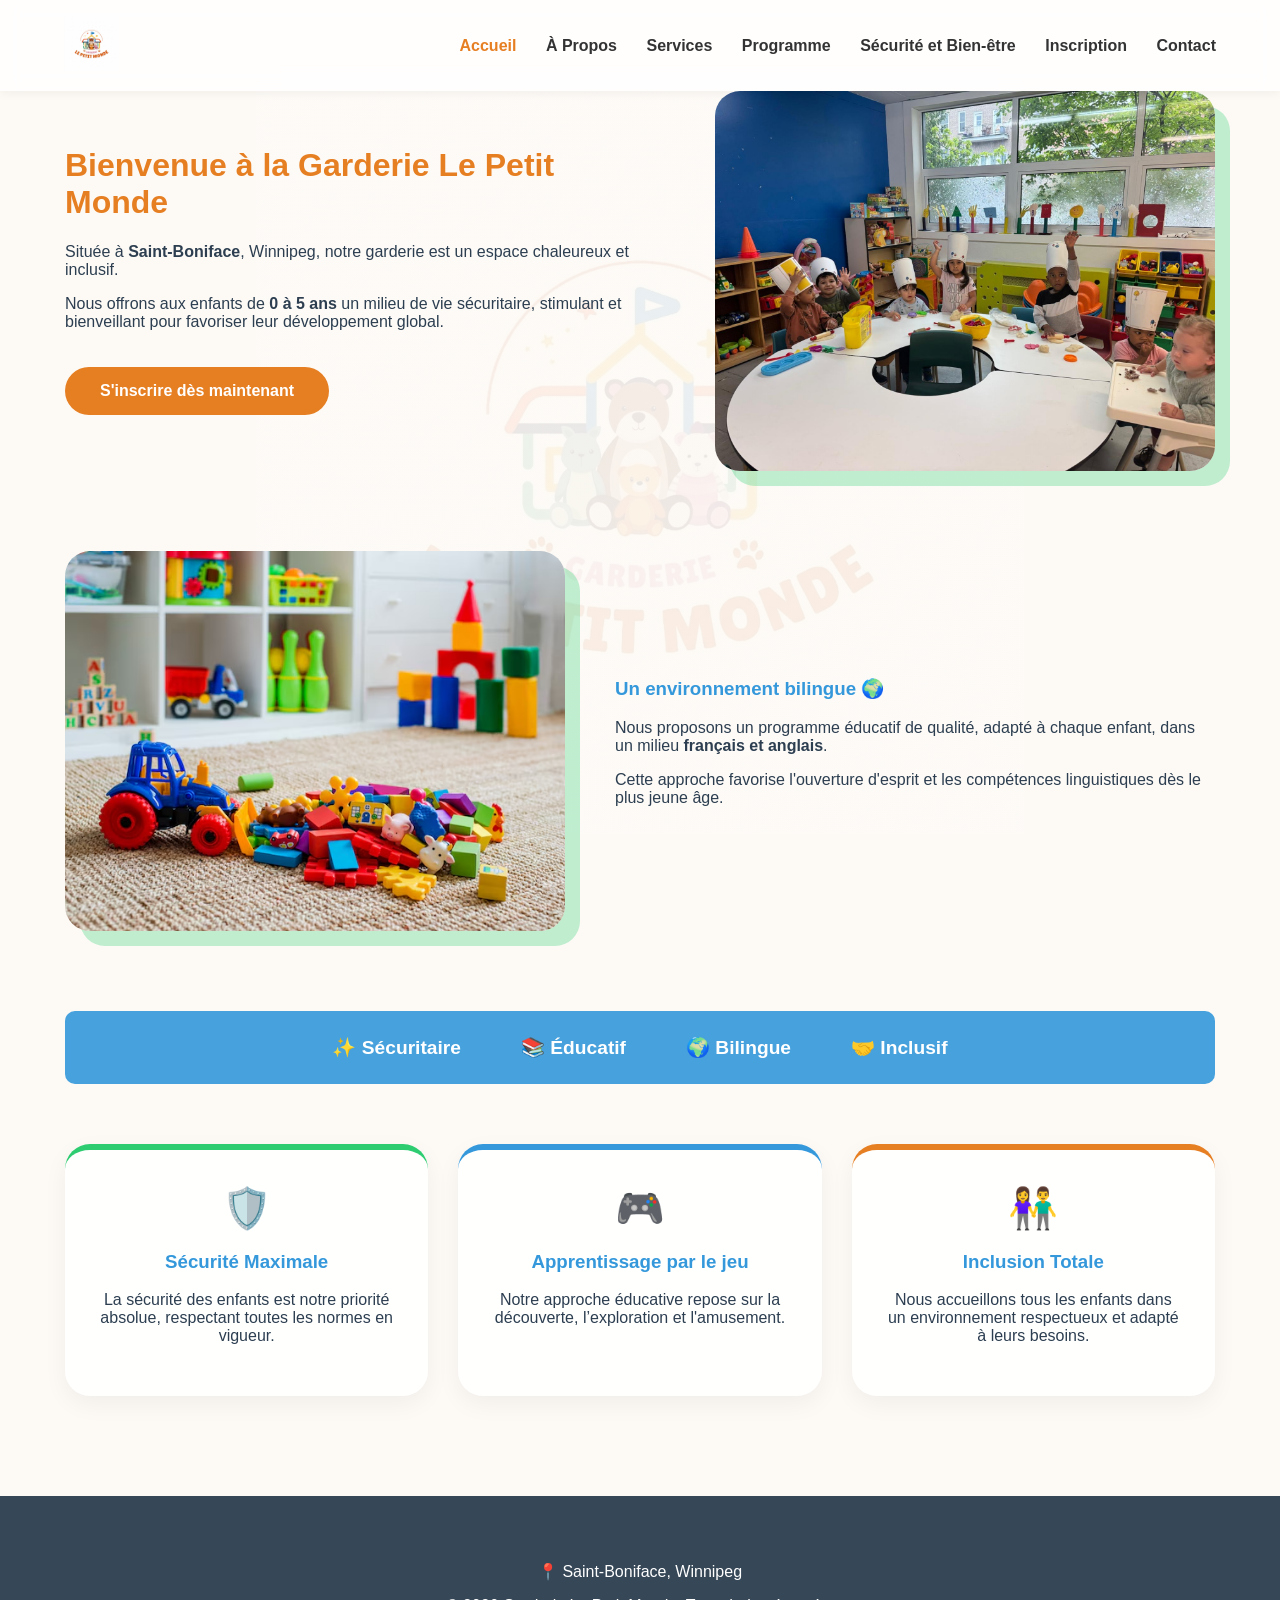
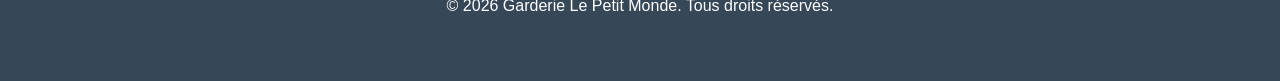
==== index.html @ 8cdb77a7 "Add files via upload" ====
<!DOCTYPE html>
<html lang="fr">
<head>
    <meta charset="UTF-8">
    <title>Garderie Le Petit Monde | Accueil</title>
    <link rel="stylesheet" href="style.css">
    <style>
        /* --- ARRIÈRE-PLAN GLOBAL AVEC LOGO --- */
        body {
            margin: 0;
            padding: 0;
            background-color: #fdfaf6;
            /* Logo en fond : fixe, centré et translucide pour la lisibilité */
            background-image: linear-gradient(rgba(253, 250, 246, 0.92), rgba(253, 250, 246, 0.92)), url('logo.png');
            background-attachment: fixed;
            background-position: center;
            background-repeat: no-repeat;
            background-size: 60%;
        }

        /* --- TRANSPARENCE DES SECTIONS --- */
        header, main, .container, .content-row, .card {
            background: transparent !important;
        }

        /* --- BARRE DE NAVIGATION --- */
        header {
            padding: 1rem 5%;
            display: flex;
            justify-content: space-between;
            align-items: center;
            box-shadow: 0 2px 10px rgba(0,0,0,0.05);
            position: sticky;
            top: 0;
            z-index: 1000;
            background: rgba(255, 255, 255, 0.8) !important;
            backdrop-filter: blur(10px);
        }

        .nav-logo img { height: 55px; }

        nav a {
            text-decoration: none;
            color: #333;
            margin-left: 25px;
            font-weight: 600;
            transition: 0.3s;
        }

        nav a:hover { color: #e67e22; }

        /* --- CONTENU PRINCIPAL --- */
        .main-content {
            padding-top: 50px;
        }

        .content-row {
            display: flex;
            align-items: center;
            gap: 50px;
            margin-bottom: 80px;
        }
        
        .content-row.reverse { flex-direction: row-reverse; }

        .text-block { flex: 1.2; }
        
        .image-block { 
            flex: 1; 
            border-radius: 25px; 
            overflow: hidden; 
            box-shadow: 15px 15px 0px rgba(46, 204, 113, 0.3); /* Ombre verte style logo */
            height: 380px;
        }
        
        .image-block img {
            width: 100%;
            height: 100%;
            object-fit: cover;
            display: block;
        }

        h1, h2 { color: #e67e22; margin-top: 0; }
        h3 { color: #3498db; }

        /* --- ÉLÉMENTS VISUELS --- */
        .feature-ribbon {
            background: rgba(52, 152, 219, 0.9);
            color: white;
            padding: 25px 0;
            margin: 60px 0;
            display: flex;
            justify-content: center;
            gap: 60px;
            font-weight: bold;
            font-size: 1.2rem;
            border-radius: 10px;
        }

        .card {
            background: rgba(255, 255, 255, 0.85) !important;
            padding: 35px;
            border-radius: 25px;
            box-shadow: 0 8px 25px rgba(0,0,0,0.05);
            text-align: center;
            backdrop-filter: blur(3px);
            border-top: 6px solid;
        }

        .btn-cta {
            display: inline-block;
            padding: 15px 35px;
            background-color: #e67e22;
            color: white;
            border-radius: 30px;
            text-decoration: none;
            font-weight: bold;
            margin-top: 20px;
            transition: 0.3s;
        }

        .btn-cta:hover { transform: scale(1.05); background-color: #d35400; }

        footer {
            background: rgba(44, 62, 80, 0.95);
            color: white;
            text-align: center;
            padding: 50px 20px;
            margin-top: 100px;
        }
    </style>
</head>
<body>

    <header>
    <div class="nav-logo"><img src="logo.png" alt="Logo"></div>
    <nav>
        <a href="index.html" style="color: #e67e22;">Accueil</a>
        
        <a href="propos.html">À Propos</a>
        <a href="services.html">Services</a>
        <a href="programme.html">Programme</a>
        
        <a href="securite.html">Sécurité et Bien-être</a>
        
        <a href="inscription.html">Inscription</a>
        <a href="contact.html">Contact</a>
    </nav>
</header>

    <main class="container main-content" style="max-width: 1150px; margin: 0 auto; padding: 0 20px;">
        
        <div class="content-row">
            <div class="text-block">
                <h1>Bienvenue à la Garderie Le Petit Monde </h1>
                <p>Située à <strong>Saint-Boniface</strong>, Winnipeg, notre garderie est un espace chaleureux et inclusif.</p>
                <p>Nous offrons aux enfants de <strong>0 à 5 ans</strong> un milieu de vie sécuritaire, stimulant et bienveillant pour favoriser leur développement global.</p>
                <a href="inscription.html" class="btn-cta">S'inscrire dès maintenant</a>
            </div>
            <div class="image-block">
                <img src="enfants.jpg" alt="Enfants heureux à la garderie">
            </div>
        </div>

        <div class="content-row reverse">
            <div class="text-block">
                <h3>Un environnement bilingue 🌍</h3>
                <p>Nous proposons un programme éducatif de qualité, adapté à chaque enfant, dans un milieu <strong>français et anglais</strong>.</p>
                <p>Cette approche favorise l'ouverture d'esprit et les compétences linguistiques dès le plus jeune âge.</p>
            </div>
            <div class="image-block">
                <img src="salle.jpg" alt="Notre salle de jeux éducative">
            </div>
        </div>

        <div class="feature-ribbon">
            <span>✨ Sécuritaire</span>
            <span>📚 Éducatif</span>
            <span>🌍 Bilingue</span>
            <span>🤝 Inclusif</span>
        </div>

        <div class="grid" style="display: grid; grid-template-columns: repeat(auto-fit, minmax(300px, 1fr)); gap: 30px;">
            <div class="card" style="border-top-color: #2ecc71;">
                <div style="font-size: 2.5rem;">🛡️</div>
                <h3>Sécurité Maximale</h3>
                <p>La sécurité des enfants est notre priorité absolue, respectant toutes les normes en vigueur.</p>
            </div>
            <div class="card" style="border-top-color: #3498db;">
                <div style="font-size: 2.5rem;">🎮</div>
                <h3>Apprentissage par le jeu</h3>
                <p>Notre approche éducative repose sur la découverte, l’exploration et l'amusement.</p>
            </div>
            <div class="card" style="border-top-color: #e67e22;">
                <div style="font-size: 2.5rem;">👫</div>
                <h3>Inclusion Totale</h3>
                <p>Nous accueillons tous les enfants dans un environnement respectueux et adapté à leurs besoins.</p>
            </div>
        </div>
    </main>

    <footer>
        <p>📍 Saint-Boniface, Winnipeg </p>
        <p>&copy; 2026 Garderie Le Petit Monde. Tous droits réservés.</p>
    </footer>

</body>
</html>
---- style.css ----
:root {
    --primary: #e67e22; /* Orange du logo */
    --secondary: #3498db; /* Bleu du logo */
    --accent: #2ecc71; /* Vert du logo */
    --light-bg: #fdfaf6;
    --dark-text: #2c3e50;
    --white: #ffffff;
}

body {
    font-family: 'Segoe UI', sans-serif;
    margin: 0;
    background-color: var(--light-bg);
    color: var(--dark-text);
    display: flex;
    flex-direction: column;
    min-height: 100vh;
}

/* Navigation */
header {
    background: var(--white);
    padding: 1rem 5%;
    display: flex;
    justify-content: space-between;
    align-items: center;
    box-shadow: 0 2px 10px rgba(0,0,0,0.05);
    position: sticky;
    top: 0;
    z-index: 1000;
}

.nav-logo img { height: 50px; }

nav a {
    text-decoration: none;
    color: var(--dark-text);
    margin-left: 20px;
    font-weight: 600;
}

nav a:hover { color: var(--primary); }

/* Hero Section (Accueil) */
.hero { text-align: center; padding: 60px 20px; background: white; }
.giant-logo { max-width: 400px; width: 100%; margin-bottom: 20px; }
.kids-photo { 
    width: 100%; 
    height: 400px; 
    object-fit: cover; 
    border-top: 8px solid var(--accent);
}

/* Conteneur Global */
.container { max-width: 1100px; margin: auto; padding: 40px 20px; flex: 1; }

/* Grilles et Cartes */
.grid { display: grid; grid-template-columns: repeat(auto-fit, minmax(300px, 1fr)); gap: 20px; }
.card { background: white; padding: 25px; border-radius: 12px; box-shadow: 0 4px 15px rgba(0,0,0,0.05); border-top: 4px solid var(--secondary); }

.btn {
    display: inline-block;
    background: var(--primary);
    color: white;
    padding: 12px 30px;
    border-radius: 25px;
    text-decoration: none;
    font-weight: bold;
    margin-top: 15px;
}

footer { background: var(--dark-text); color: white; text-align: center; padding: 30px; }
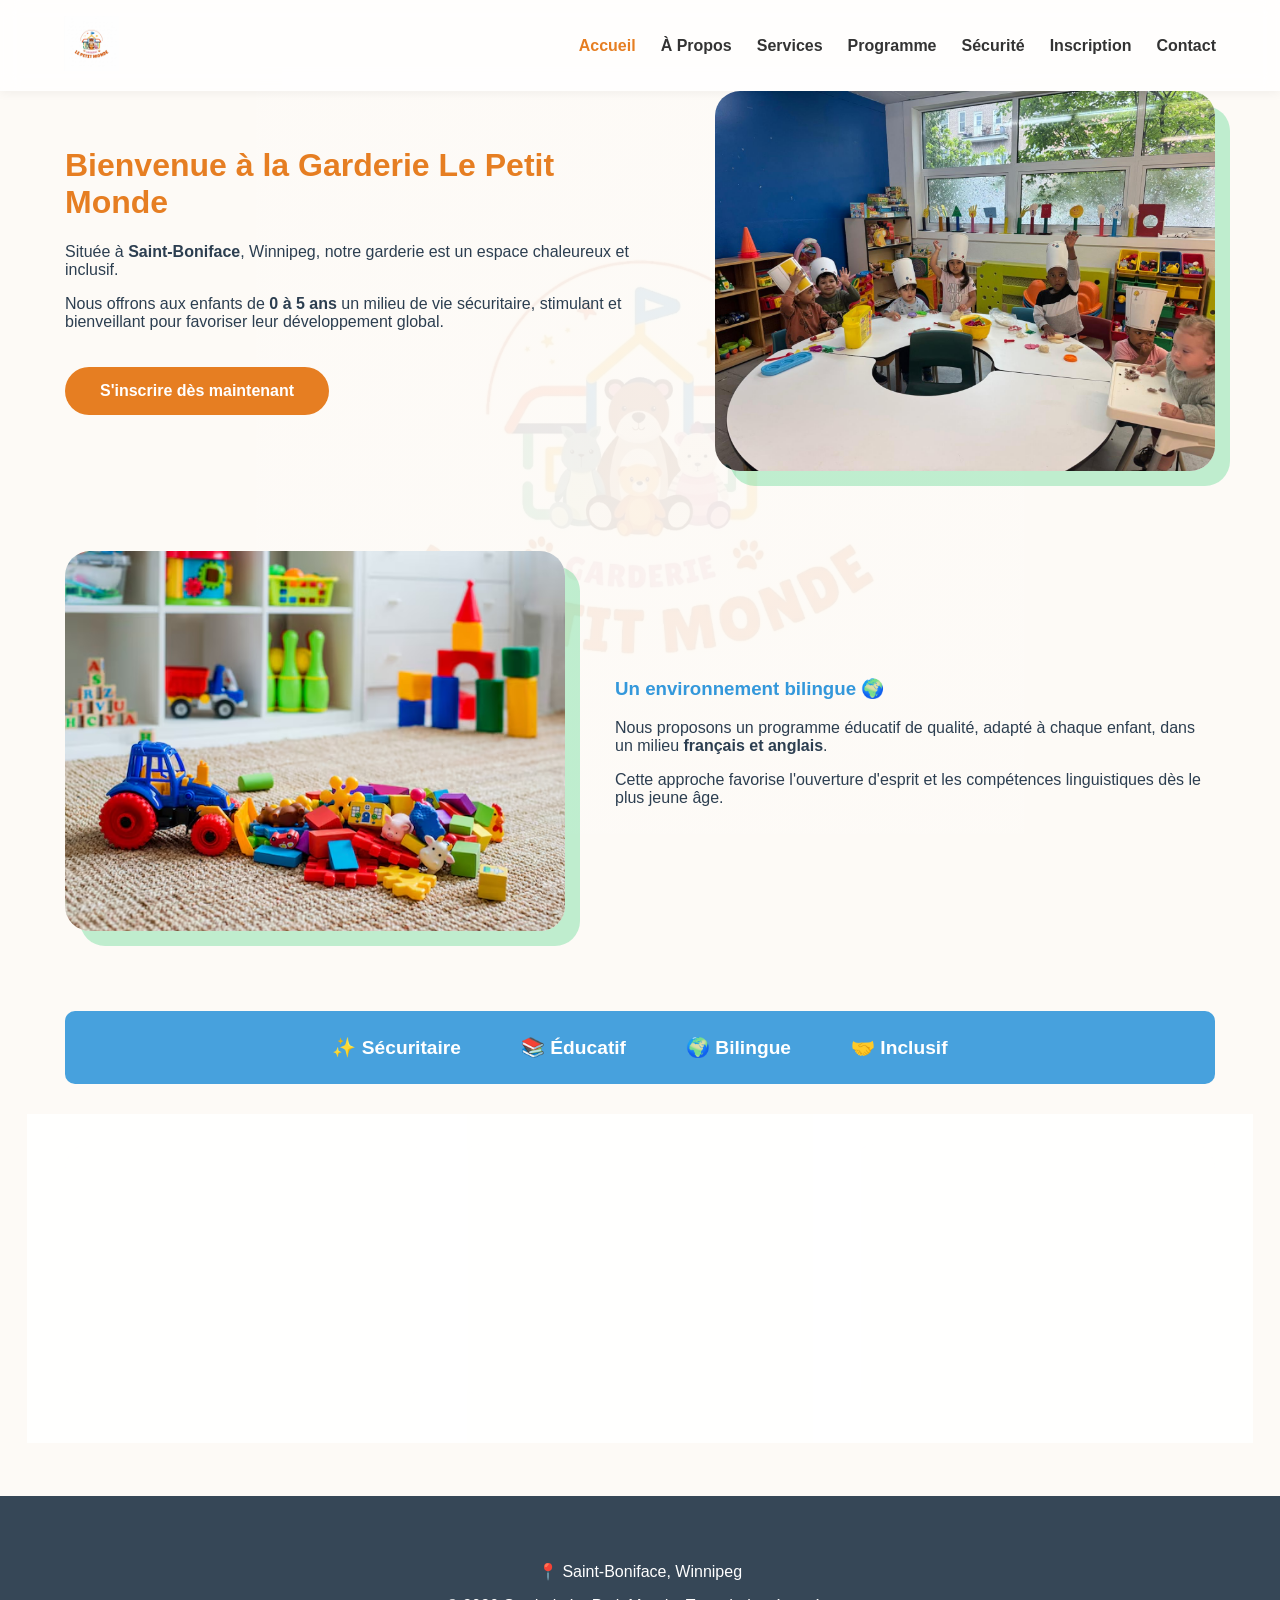
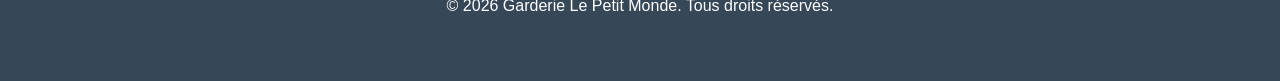
==== commit 48270870: "Update index.html" ====
--- a/index.html
+++ b/index.html
@@ -2,6 +2,7 @@
 <html lang="fr">
 <head>
     <meta charset="UTF-8">
+    <meta name="viewport" content="width=device-width, initial-scale=1.0">
     <title>Garderie Le Petit Monde | Accueil</title>
     <link rel="stylesheet" href="style.css">
     <style>
@@ -132,22 +133,27 @@
 </head>
 <body>
 
+
     <header>
-    <div class="nav-logo"><img src="logo.png" alt="Logo"></div>
-    <nav>
-        <a href="index.html" style="color: #e67e22;">Accueil</a>
-        
-        <a href="propos.html">À Propos</a>
-        <a href="services.html">Services</a>
-        <a href="programme.html">Programme</a>
-        
-        <a href="securite.html">Sécurité et Bien-être</a>
-        
-        <a href="inscription.html">Inscription</a>
-        <a href="contact.html">Contact</a>
-    </nav>
-</header>
-
+        <div class="nav-logo"><img src="logo.png" alt="Logo"></div>
+        
+        <input type="checkbox" id="menu-toggle">
+        <label for="menu-toggle" class="hamburger">&#9776;</label>
+
+        <nav>
+            <a href="index.html" style="color: #e67e22;">Accueil</a>
+            <a href="propos.html">À Propos</a>
+            <a href="services.html">Services</a>
+            <a href="programme.html">Programme</a>
+            <a href="securite.html">Sécurité</a>
+            <a href="inscription.html">Inscription</a>
+            <a href="contact.html">Contact</a>
+        </nav>
+    </header>
+
+
+
+    
     <main class="container main-content" style="max-width: 1150px; margin: 0 auto; padding: 0 20px;">
         
         <div class="content-row">
@@ -205,4 +211,4 @@
     </footer>
 
 </body>
-</html>+</html>
--- a/style.css
+++ b/style.css
@@ -69,4 +69,94 @@
     margin-top: 15px;
 }
 
-footer { background: var(--dark-text); color: white; text-align: center; padding: 30px; }+footer { background: var(--dark-text); color: white; text-align: center; padding: 30px; }
+
+
+
+
+/* --- STYLE POUR PC (Par défaut) --- */
+
+#menu-toggle {
+    display: none; /* On cache toujours la checkbox */
+}
+
+.hamburger {
+    display: none; /* CACHÉ SUR PC : les traits n'apparaissent pas */
+    font-size: 2rem;
+    cursor: pointer;
+    color: var(--primary);
+}
+
+nav {
+    display: flex; /* AFFICHÉ SUR PC : le menu est horizontal */
+}
+
+/* --- STYLE POUR TÉLÉPHONE (Moins de 768px) --- */
+
+@media (max-width: 768px) {
+    
+    .hamburger {
+        display: block; /* APPARAÎT SUR TÉLÉPHONE : les traits deviennent visibles */
+    }
+
+    nav {
+        display: none; /* CACHÉ SUR TÉLÉPHONE : le menu disparaît pour laisser place aux traits */
+        position: absolute;
+        top: 70px;
+        left: 0;
+        width: 100%;
+        background: white;
+        flex-direction: column;
+        text-align: center;
+        padding: 20px 0;
+        box-shadow: 0 5px 10px rgba(0,0,0,0.1);
+        z-index: 1000;
+    }
+
+    /* Quand on clique sur les traits, on affiche le menu verticalement */
+    #menu-toggle:checked ~ nav {
+        display: flex;
+    }
+
+    nav a {
+        margin: 10px 0;
+        margin-left: 0; /* On retire la marge de gauche du PC */
+    }
+}
+
+
+
+
+/* --- ADAPTATION MOBILE (Écrans de moins de 768px) --- */
+@media (max-width: 768px) {
+    
+    /* On empile les éléments du menu */
+    nav {
+        display: flex;
+        flex-direction: column;
+        gap: 10px;
+        text-align: center;
+    }
+
+    /* On force les grilles à passer de 2 colonnes à 1 seule */
+    .grid, .contact-grid, .team-grid, .mission-vision {
+        grid-template-columns: 1fr !important;
+    }
+
+    /* On réduit la taille des titres pour qu'ils ne débordent pas */
+    h1 {
+        font-size: 1.8rem !important;
+    }
+
+    /* On ajuste le logo en arrière-plan pour qu'il soit plus discret sur mobile */
+    body {
+        background-size: 90% !important;
+        background-position: center bottom;
+    }
+
+    /* On réduit les marges des cartes */
+    .card, .registration-card, .contact-card {
+        padding: 20px !important;
+        margin: 10px !important;
+    }
+}
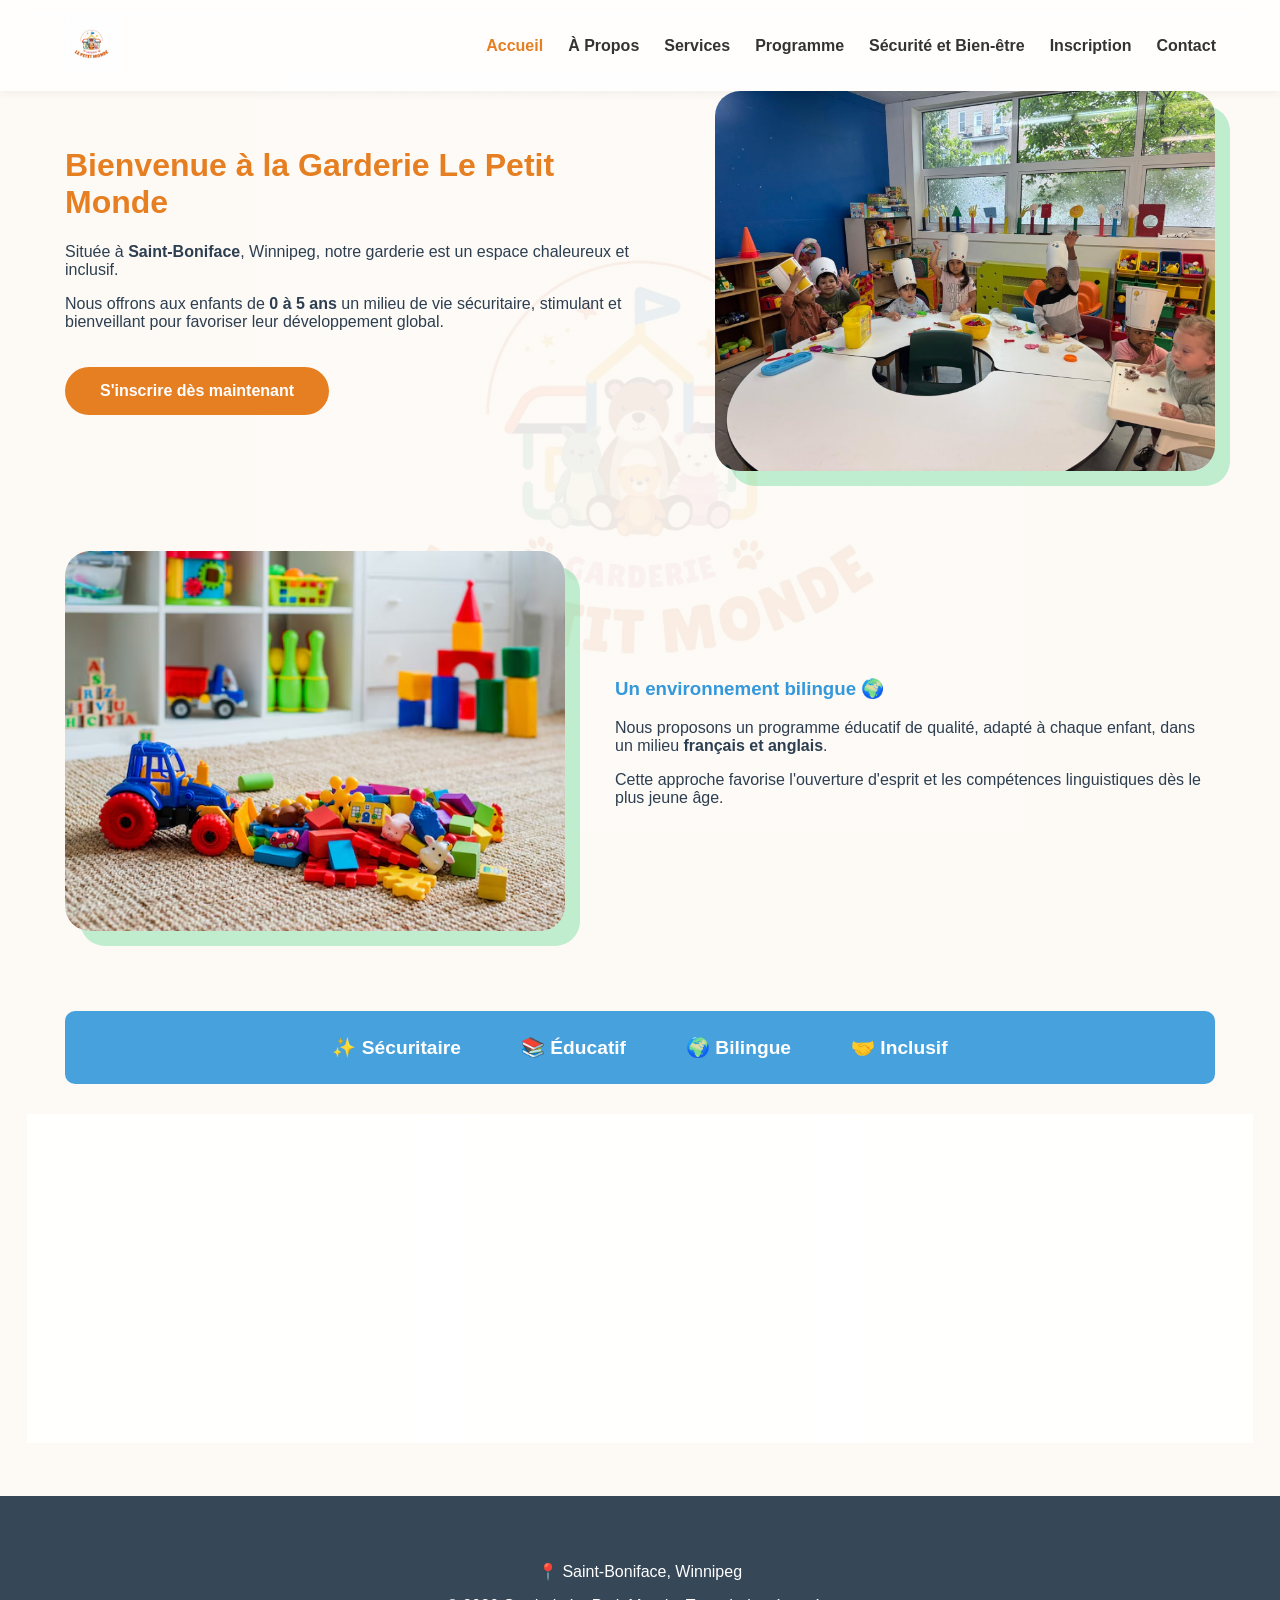
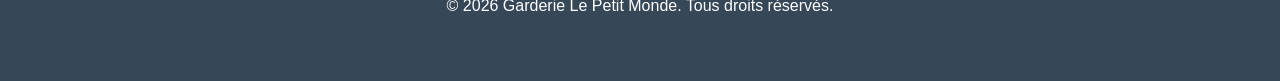
==== commit bcd97eaf: "Update index.html" ====
--- a/index.html
+++ b/index.html
@@ -134,22 +134,21 @@
 <body>
 
 
-    <header>
-        <div class="nav-logo"><img src="logo.png" alt="Logo"></div>
-        
-        <input type="checkbox" id="menu-toggle">
-        <label for="menu-toggle" class="hamburger">&#9776;</label>
-
-        <nav>
-            <a href="index.html" style="color: #e67e22;">Accueil</a>
-            <a href="propos.html">À Propos</a>
-            <a href="services.html">Services</a>
-            <a href="programme.html">Programme</a>
-            <a href="securite.html">Sécurité</a>
-            <a href="inscription.html">Inscription</a>
-            <a href="contact.html">Contact</a>
-        </nav>
-    </header>
+     <header>
+    <div class="nav-logo"><img src="logo.png" alt="Logo"></div>
+    <nav>
+        <a href="index.html" style="color: #e67e22;">Accueil</a>
+        
+        <a href="propos.html">À Propos</a>
+        <a href="services.html">Services</a>
+        <a href="programme.html">Programme</a>
+        
+        <a href="securite.html">Sécurité et Bien-être</a>
+        
+        <a href="inscription.html">Inscription</a>
+        <a href="contact.html">Contact</a>
+    </nav>
+</header>
 
 
 
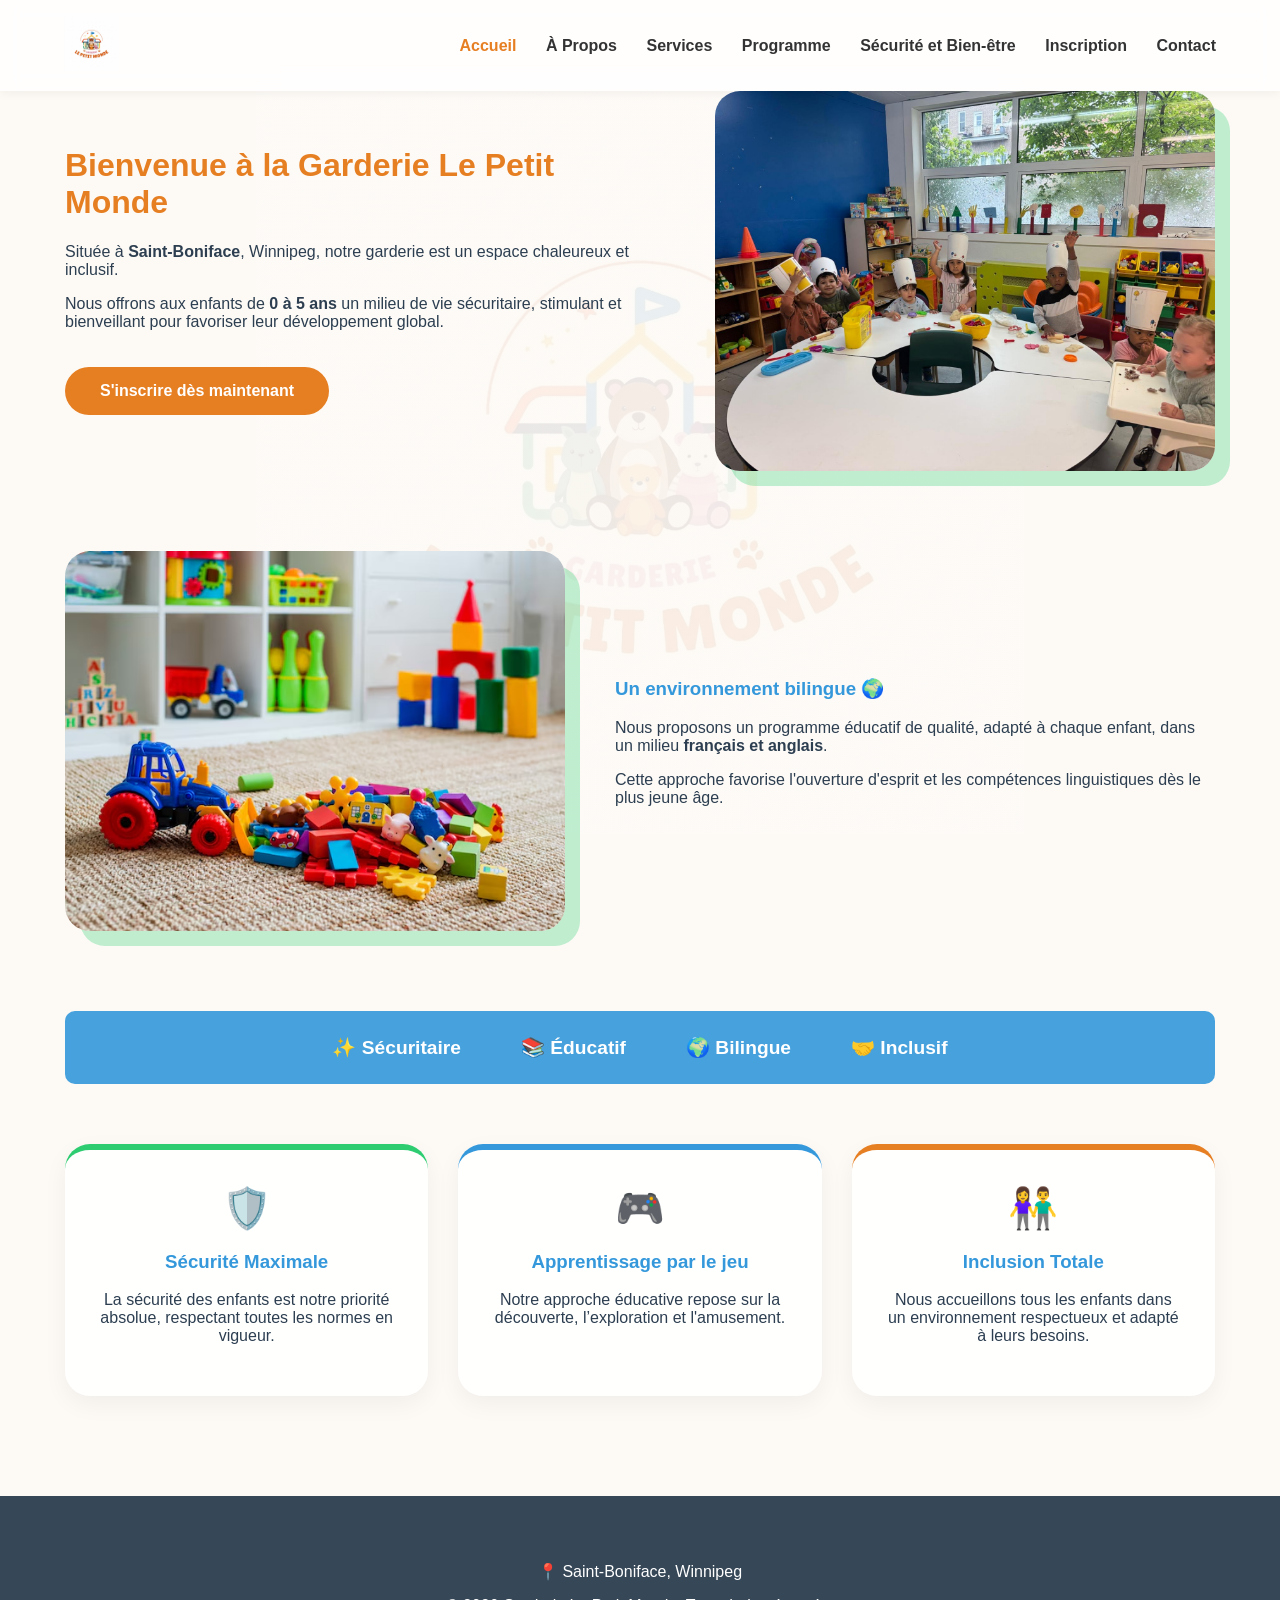
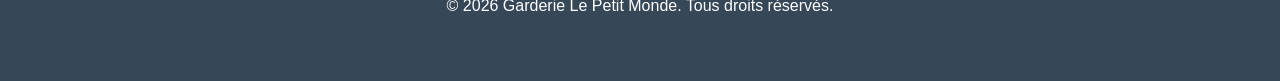
==== commit 2866307f: "Update index.html" ====
--- a/index.html
+++ b/index.html
@@ -133,7 +133,6 @@
 </head>
 <body>
 
-
      <header>
     <div class="nav-logo"><img src="logo.png" alt="Logo"></div>
     <nav>
@@ -149,9 +148,6 @@
         <a href="contact.html">Contact</a>
     </nav>
 </header>
-
-
-
     
     <main class="container main-content" style="max-width: 1150px; margin: 0 auto; padding: 0 20px;">
         
--- a/style.css
+++ b/style.css
@@ -74,56 +74,6 @@
 
 
 
-/* --- STYLE POUR PC (Par défaut) --- */
-
-#menu-toggle {
-    display: none; /* On cache toujours la checkbox */
-}
-
-.hamburger {
-    display: none; /* CACHÉ SUR PC : les traits n'apparaissent pas */
-    font-size: 2rem;
-    cursor: pointer;
-    color: var(--primary);
-}
-
-nav {
-    display: flex; /* AFFICHÉ SUR PC : le menu est horizontal */
-}
-
-/* --- STYLE POUR TÉLÉPHONE (Moins de 768px) --- */
-
-@media (max-width: 768px) {
-    
-    .hamburger {
-        display: block; /* APPARAÎT SUR TÉLÉPHONE : les traits deviennent visibles */
-    }
-
-    nav {
-        display: none; /* CACHÉ SUR TÉLÉPHONE : le menu disparaît pour laisser place aux traits */
-        position: absolute;
-        top: 70px;
-        left: 0;
-        width: 100%;
-        background: white;
-        flex-direction: column;
-        text-align: center;
-        padding: 20px 0;
-        box-shadow: 0 5px 10px rgba(0,0,0,0.1);
-        z-index: 1000;
-    }
-
-    /* Quand on clique sur les traits, on affiche le menu verticalement */
-    #menu-toggle:checked ~ nav {
-        display: flex;
-    }
-
-    nav a {
-        margin: 10px 0;
-        margin-left: 0; /* On retire la marge de gauche du PC */
-    }
-}
-
 
 
 
